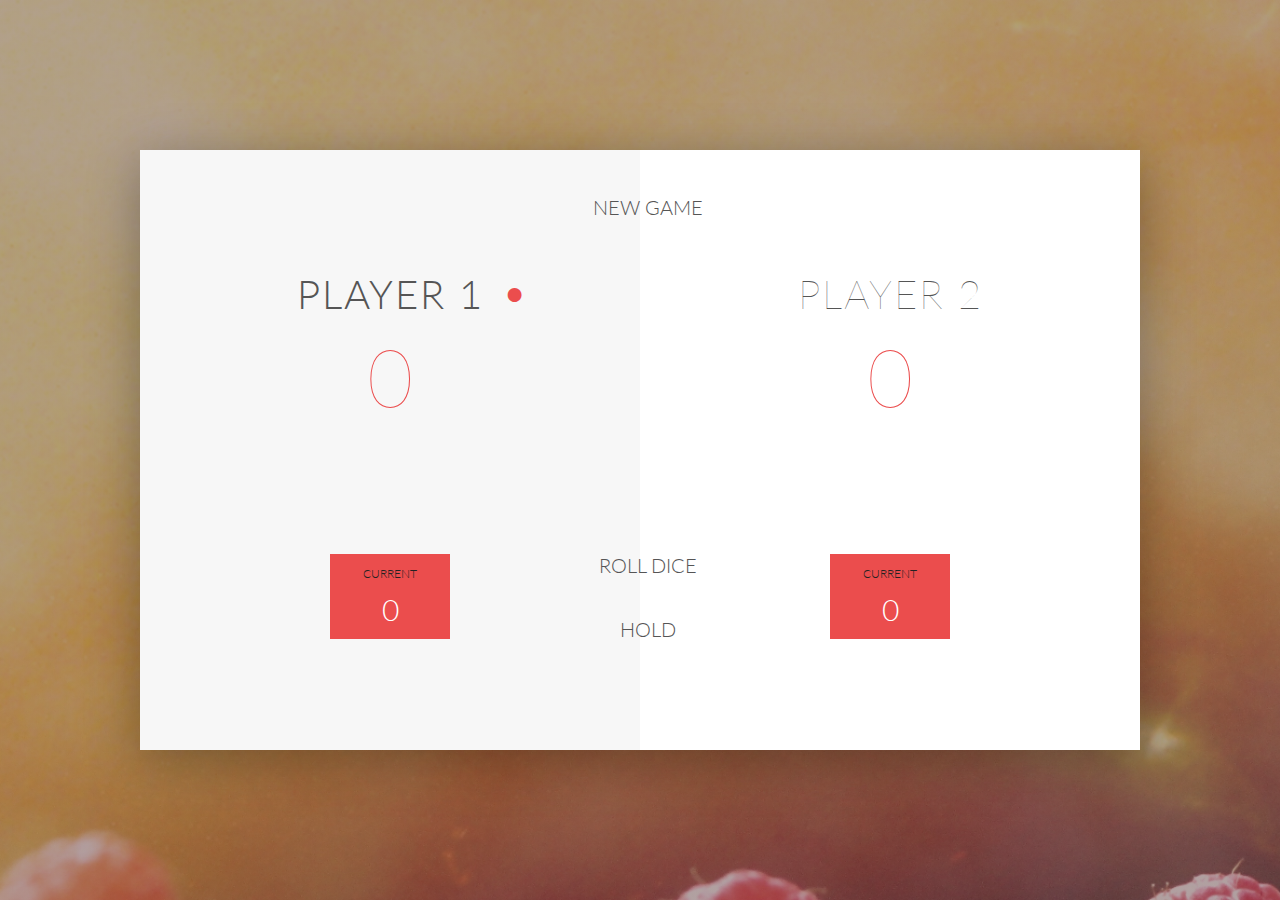
==== index.html @ a58c48a3 "Add README.md, LICENSE, and project files to the repo" ====
<!DOCTYPE html>
<html lang="en">
    <head>
        <meta charset="UTF-8">
        <link href="https://fonts.googleapis.com/css?family=Lato:100,300,600" rel="stylesheet" type="text/css">
        <link href="http://code.ionicframework.com/ionicons/2.0.1/css/ionicons.min.css" rel="stylesheet" type="text/css">
        <link type="text/css" rel="stylesheet" href="style.css">
        
        <title>Pig Game</title>
    </head>

    <!-- <body> -->
        <div class="wrapper clearfix">
            <div class="player-0-panel active">
                <div class="player-name" id="name-0">Player 1</div>
                <div class="player-score" id="score-0">43</div>
                <div class="player-current-box">
                    <div class="player-current-label">Current</div>
                    <div class="player-current-score" id="current-0">11</div>
                </div>
            </div>
            
            <div class="player-1-panel">
                <div class="player-name" id="name-1">Player 2</div>
                <div class="player-score" id="score-1">72</div>
                <div class="player-current-box">
                    <div class="player-current-label">Current</div>
                    <div class="player-current-score" id="current-1">0</div>
                </div>
            </div>
            
            <button class="btn-new"><i class="ion-ios-plus-outline"></i>New game</button>
            <button class="btn-roll"><i class="ion-ios-loop"></i>Roll dice</button>
            <button class="btn-hold"><i class="ion-ios-download-outline"></i>Hold</button>
            
            <img src="dice-5.png" alt="Dice" class="dice">
        </div>
        
        <script src="app.js"></script>
    </body>
</html>
---- style.css ----
/**********************************************
*** GENERAL
**********************************************/

* {
    margin: 0;
    padding: 0;
    box-sizing: border-box;
    
}

.clearfix::after {
    content: "";
    display: table;
    clear: both;
}

body {
    background-image: linear-gradient(rgba(62, 20, 20, 0.4), rgba(62, 20, 20, 0.4)), url(back.jpg);
    background-size: cover;
    background-position: center;
    font-family: Lato;
    font-weight: 300;
    position: relative;
    height: 100vh;
    color: #555;
}

.wrapper {
    width: 1000px;
    position: absolute;
    top: 50%;
    left: 50%;
    transform: translate(-50%, -50%);
    background-color: #fff;
    box-shadow: 0px 10px 50px rgba(0, 0, 0, 0.3);
    overflow: hidden;
}

.player-0-panel,
.player-1-panel {
    width: 50%;
    float: left;
    height: 600px;
    padding: 100px;
}



/**********************************************
*** PLAYERS
**********************************************/

.player-name {
    font-size: 40px;
    text-align: center;
    text-transform: uppercase;
    letter-spacing: 2px;
    font-weight: 100;
    margin-top: 20px;
    margin-bottom: 10px;
    position: relative;
}

.player-score {
    text-align: center;
    font-size: 80px;
    font-weight: 100;
    color: #EB4D4D;
    margin-bottom: 130px;
}

.active { background-color: #f7f7f7; }
.active .player-name { font-weight: 300; }

.active .player-name::after {
    content: "\2022";
    font-size: 47px;
    position: absolute;
    color: #EB4D4D;
    top: -7px;
    right: 10px;
    
}

.player-current-box {
    background-color: #EB4D4D;
    color: #fff;
    width: 40%;
    margin: 0 auto;
    padding: 12px;
    text-align: center;
}

.player-current-label {
    text-transform: uppercase;
    margin-bottom: 10px;
    font-size: 12px;
    color: #222;
}

.player-current-score {
    font-size: 30px;
}

button {
    position: absolute;
    width: 200px;
    left: 50%;
    transform: translateX(-50%);
    color: #555;
    background: none;
    border: none;
    font-family: Lato;
    font-size: 20px;
    text-transform: uppercase;
    cursor: pointer;
    font-weight: 300;
    transition: background-color 0.3s, color 0.3s;
}

button:hover { font-weight: 600; }
button:hover i { margin-right: 20px; }

button:focus {
    outline: none;
}

i {
    color: #EB4D4D;
    display: inline-block;
    margin-right: 15px;
    font-size: 32px;
    line-height: 1;
    vertical-align: text-top;
    margin-top: -4px;
    transition: margin 0.3s;
}

.btn-new { top: 45px;}
.btn-roll { top: 403px;}
.btn-hold { top: 467px;}

.dice {
    position: absolute;
    left: 50%;
    top: 178px;
    transform: translateX(-50%);
    height: 100px;
    box-shadow: 0px 10px 60px rgba(0, 0, 0, 0.10);
}

.winner { background-color: #f7f7f7; }
.winner .player-name { font-weight: 300; color: #EB4D4D; }
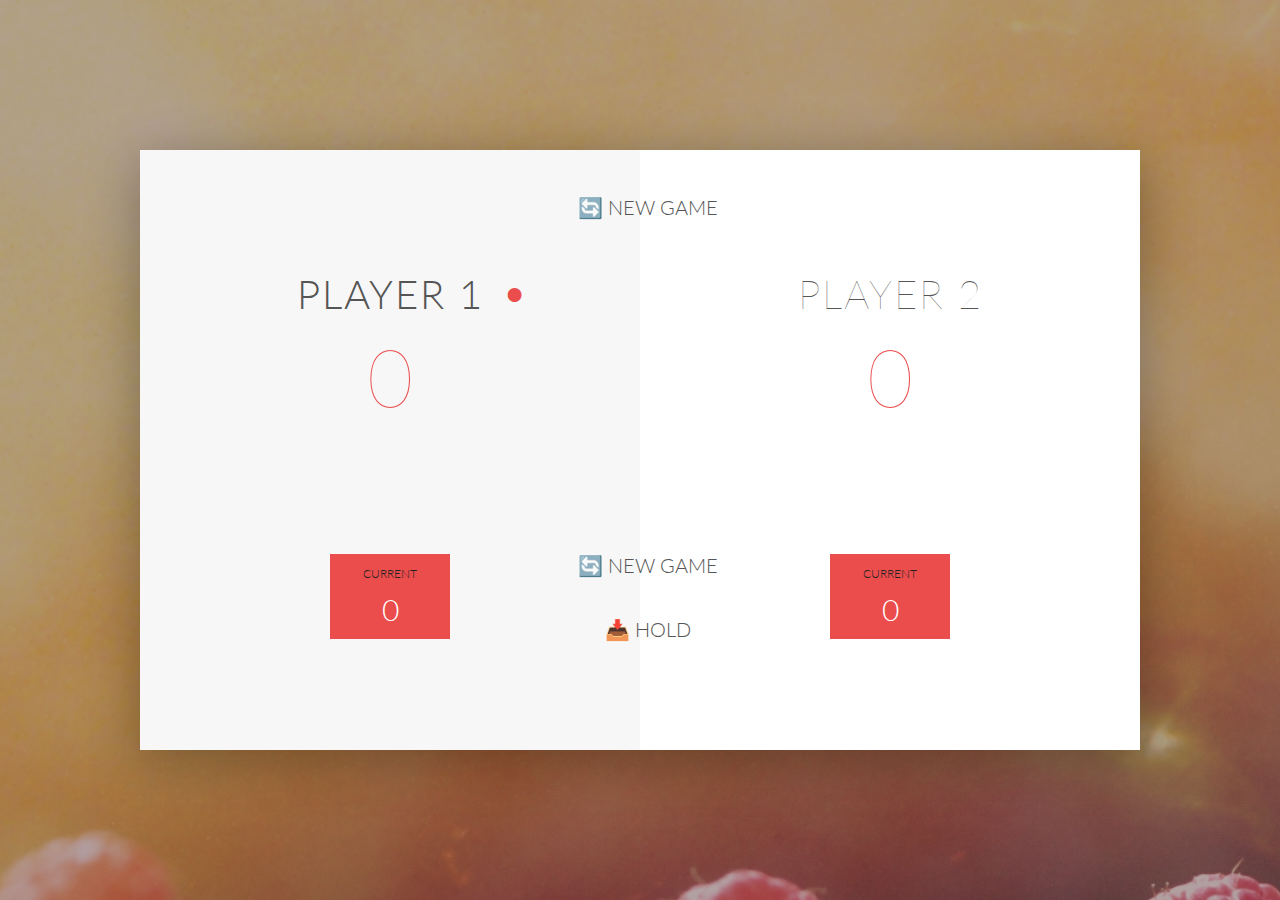
==== commit 22874a5b: "Update index.html" ====
--- a/index.html
+++ b/index.html
@@ -29,13 +29,13 @@
                 </div>
             </div>
             
-            <button class="btn-new"><i class="ion-ios-plus-outline"></i>New game</button>
-            <button class="btn-roll"><i class="ion-ios-loop"></i>Roll dice</button>
-            <button class="btn-hold"><i class="ion-ios-download-outline"></i>Hold</button>
+            <button class="btn-new"><i class="ion-ios-plus-outline"></i>🔄 New game</button>
+            <button class="btn-roll"><i class="ion-ios-loop"></i>🔄 New game</button>
+            <button class="btn-hold"><i class="ion-ios-download-outline"></i>📥 Hold</button>
             
             <img src="dice-5.png" alt="Dice" class="dice">
         </div>
         
         <script src="app.js"></script>
     </body>
-</html>+</html>
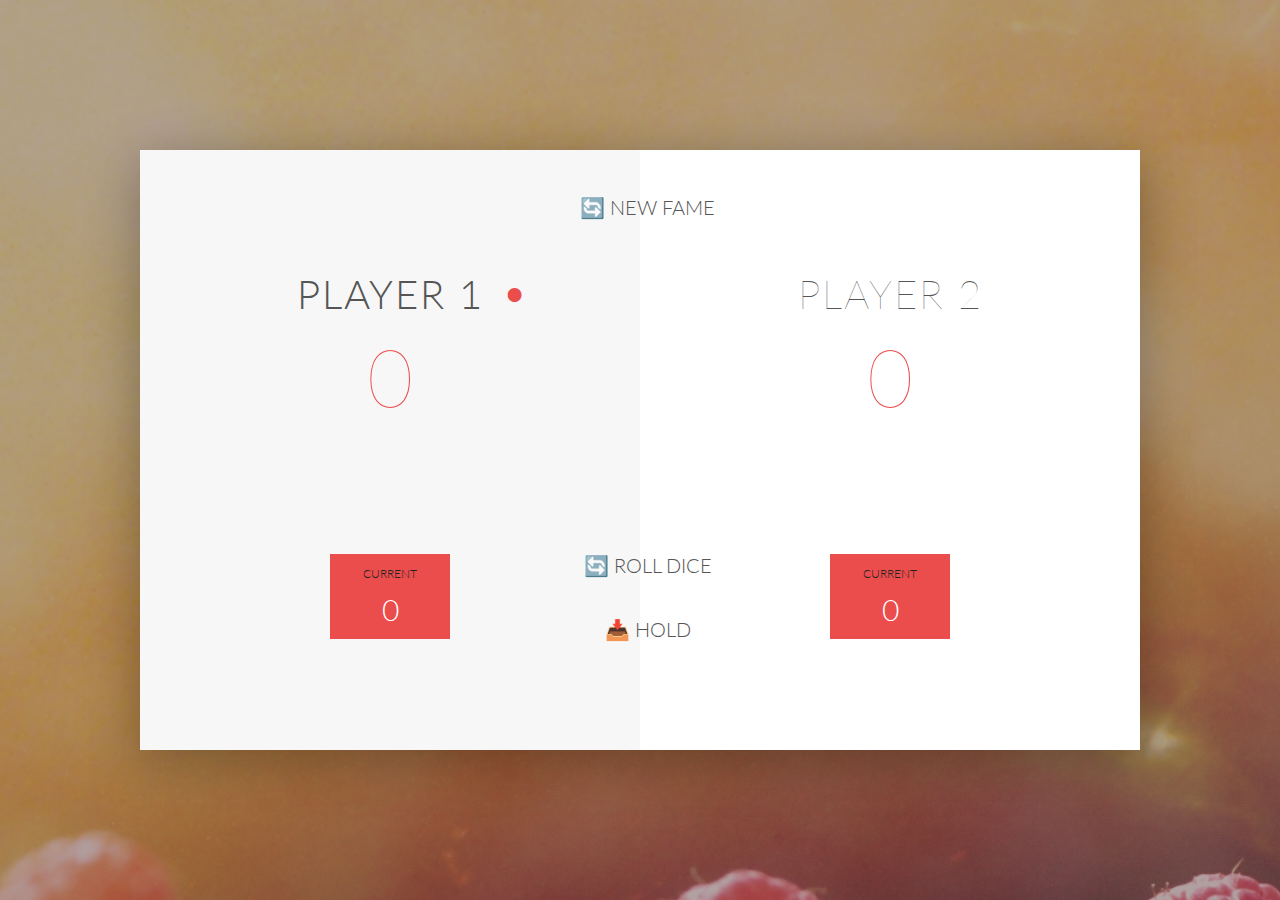
==== commit ae7038e5: "Change incorrectly typed words  in index.html" ====
--- a/index.html
+++ b/index.html
@@ -29,8 +29,8 @@
                 </div>
             </div>
             
-            <button class="btn-new"><i class="ion-ios-plus-outline"></i>🔄 New game</button>
-            <button class="btn-roll"><i class="ion-ios-loop"></i>🔄 New game</button>
+            <button class="btn-new"><i class="ion-ios-plus-outline"></i>🔄 New Fame</button>
+            <button class="btn-roll"><i class="ion-ios-loop"></i>🔄 Roll Dice</button>
             <button class="btn-hold"><i class="ion-ios-download-outline"></i>📥 Hold</button>
             
             <img src="dice-5.png" alt="Dice" class="dice">
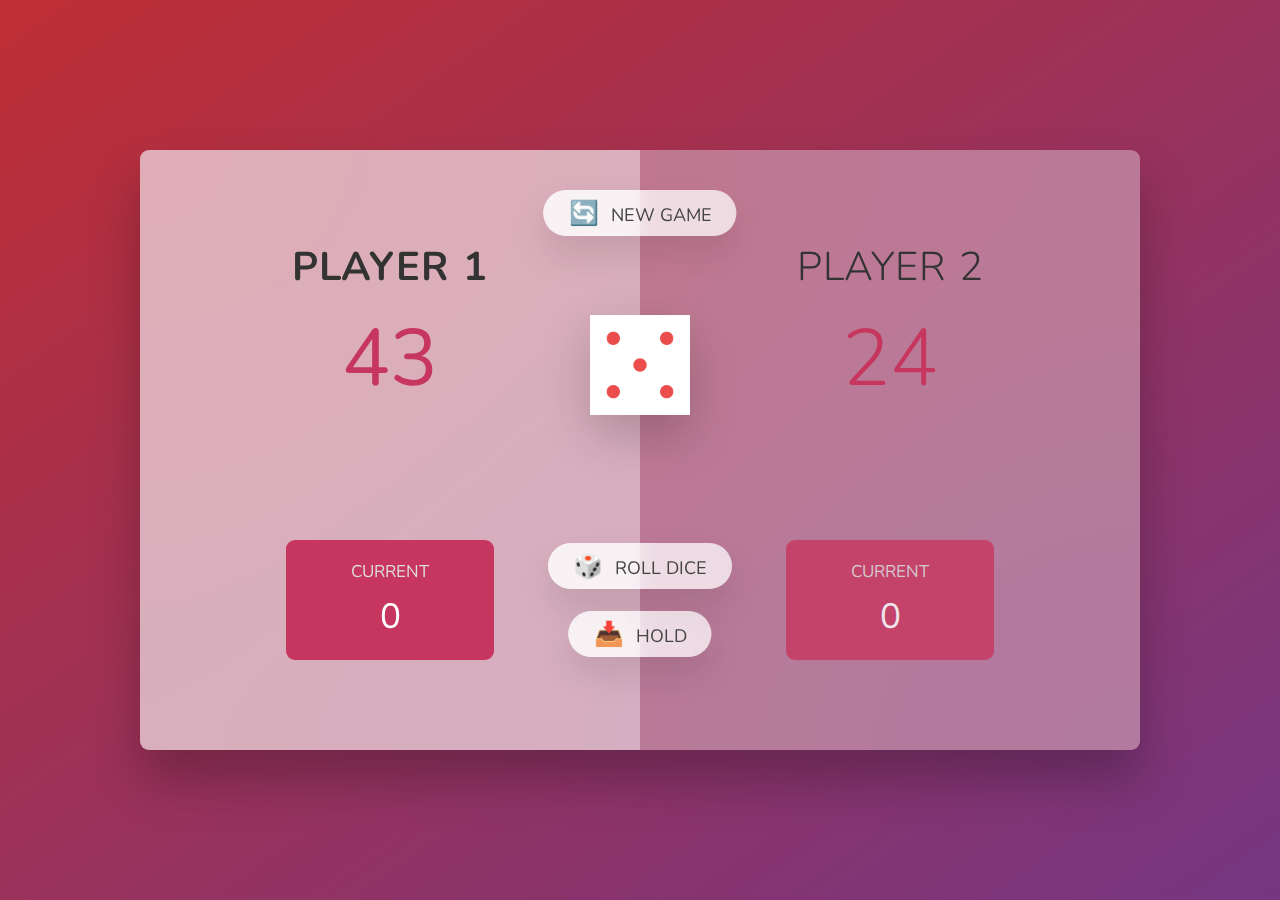
==== commit e3fd2b80: "Add another dice" ====
--- a/index.html
+++ b/index.html
@@ -1,41 +1,36 @@
 <!DOCTYPE html>
 <html lang="en">
-    <head>
-        <meta charset="UTF-8">
-        <link href="https://fonts.googleapis.com/css?family=Lato:100,300,600" rel="stylesheet" type="text/css">
-        <link href="http://code.ionicframework.com/ionicons/2.0.1/css/ionicons.min.css" rel="stylesheet" type="text/css">
-        <link type="text/css" rel="stylesheet" href="style.css">
-        
-        <title>Pig Game</title>
-    </head>
+  <head>
+    <meta charset="UTF-8" />
+    <meta name="viewport" content="width=device-width, initial-scale=1.0" />
+    <meta http-equiv="X-UA-Compatible" content="ie=edge" />
+    <link rel="stylesheet" href="style.css" />
+    <title>Pig Game</title>
+  </head>
+  <body>
+    <main>
+      <section class="player player--0 player--active">
+        <h2 class="name" id="name--0">Player 1</h2>
+        <p class="score" id="score--0">43</p>
+        <div class="current">
+          <p class="current-label">Current</p>
+          <p class="current-score" id="current--0">0</p>
+        </div>
+      </section>
+      <section class="player player--1">
+        <h2 class="name" id="name--1">Player 2</h2>
+        <p class="score" id="score--1">24</p>
+        <div class="current">
+          <p class="current-label">Current</p>
+          <p class="current-score" id="current--1">0</p>
+        </div>
+      </section>
 
-    <!-- <body> -->
-        <div class="wrapper clearfix">
-            <div class="player-0-panel active">
-                <div class="player-name" id="name-0">Player 1</div>
-                <div class="player-score" id="score-0">43</div>
-                <div class="player-current-box">
-                    <div class="player-current-label">Current</div>
-                    <div class="player-current-score" id="current-0">11</div>
-                </div>
-            </div>
-            
-            <div class="player-1-panel">
-                <div class="player-name" id="name-1">Player 2</div>
-                <div class="player-score" id="score-1">72</div>
-                <div class="player-current-box">
-                    <div class="player-current-label">Current</div>
-                    <div class="player-current-score" id="current-1">0</div>
-                </div>
-            </div>
-            
-            <button class="btn-new"><i class="ion-ios-plus-outline"></i>🔄 New Fame</button>
-            <button class="btn-roll"><i class="ion-ios-loop"></i>🔄 Roll Dice</button>
-            <button class="btn-hold"><i class="ion-ios-download-outline"></i>📥 Hold</button>
-            
-            <img src="dice-5.png" alt="Dice" class="dice">
-        </div>
-        
-        <script src="app.js"></script>
-    </body>
+      <img src="dice-5.png" alt="Playing dice" class="dice" />
+      <button class="btn btn--new">🔄 New game</button>
+      <button class="btn btn--roll">🎲 Roll dice</button>
+      <button class="btn btn--hold">📥 Hold</button>
+    </main>
+    <script src="script.js"></script>
+  </body>
 </html>
--- a/style.css
+++ b/style.css
@@ -1,154 +1,167 @@
-/**********************************************
-*** GENERAL
-**********************************************/
+@import url('https://fonts.googleapis.com/css2?family=Nunito&display=swap');
 
 * {
-    margin: 0;
-    padding: 0;
-    box-sizing: border-box;
-    
+  margin: 0;
+  padding: 0;
+  box-sizing: inherit;
 }
 
-.clearfix::after {
-    content: "";
-    display: table;
-    clear: both;
+html {
+  font-size: 62.5%;
+  box-sizing: border-box;
 }
 
 body {
-    background-image: linear-gradient(rgba(62, 20, 20, 0.4), rgba(62, 20, 20, 0.4)), url(back.jpg);
-    background-size: cover;
-    background-position: center;
-    font-family: Lato;
-    font-weight: 300;
-    position: relative;
-    height: 100vh;
-    color: #555;
+  font-family: 'Nunito', sans-serif;
+  font-weight: 400;
+  height: 100vh;
+  color: #333;
+  background-image: linear-gradient(to top left, #753682 0%, #bf2e34 100%);
+  display: flex;
+  align-items: center;
+  justify-content: center;
 }
 
-.wrapper {
-    width: 1000px;
-    position: absolute;
-    top: 50%;
-    left: 50%;
-    transform: translate(-50%, -50%);
-    background-color: #fff;
-    box-shadow: 0px 10px 50px rgba(0, 0, 0, 0.3);
-    overflow: hidden;
+/* LAYOUT */
+main {
+  position: relative;
+  width: 100rem;
+  height: 60rem;
+  background-color: rgba(255, 255, 255, 0.35);
+  backdrop-filter: blur(200px);
+  filter: blur();
+  box-shadow: 0 3rem 5rem rgba(0, 0, 0, 0.25);
+  border-radius: 9px;
+  overflow: hidden;
+  display: flex;
 }
 
-.player-0-panel,
-.player-1-panel {
-    width: 50%;
-    float: left;
-    height: 600px;
-    padding: 100px;
+.player {
+  flex: 50%;
+  padding: 9rem;
+  display: flex;
+  flex-direction: column;
+  align-items: center;
+  transition: all 0.75s;
 }
 
-
-
-/**********************************************
-*** PLAYERS
-**********************************************/
-
-.player-name {
-    font-size: 40px;
-    text-align: center;
-    text-transform: uppercase;
-    letter-spacing: 2px;
-    font-weight: 100;
-    margin-top: 20px;
-    margin-bottom: 10px;
-    position: relative;
+/* ELEMENTS */
+.name {
+  position: relative;
+  font-size: 4rem;
+  text-transform: uppercase;
+  letter-spacing: 1px;
+  word-spacing: 2px;
+  font-weight: 300;
+  margin-bottom: 1rem;
 }
 
-.player-score {
-    text-align: center;
-    font-size: 80px;
-    font-weight: 100;
-    color: #EB4D4D;
-    margin-bottom: 130px;
+.score {
+  font-size: 8rem;
+  font-weight: 300;
+  color: #c7365f;
+  margin-bottom: auto;
 }
 
-.active { background-color: #f7f7f7; }
-.active .player-name { font-weight: 300; }
-
-.active .player-name::after {
-    content: "\2022";
-    font-size: 47px;
-    position: absolute;
-    color: #EB4D4D;
-    top: -7px;
-    right: 10px;
-    
+.player--active {
+  background-color: rgba(255, 255, 255, 0.4);
+}
+.player--active .name {
+  font-weight: 700;
+}
+.player--active .score {
+  font-weight: 400;
 }
 
-.player-current-box {
-    background-color: #EB4D4D;
-    color: #fff;
-    width: 40%;
-    margin: 0 auto;
-    padding: 12px;
-    text-align: center;
+.player--active .current {
+  opacity: 1;
 }
 
-.player-current-label {
-    text-transform: uppercase;
-    margin-bottom: 10px;
-    font-size: 12px;
-    color: #222;
+.current {
+  background-color: #c7365f;
+  opacity: 0.8;
+  border-radius: 9px;
+  color: #fff;
+  width: 65%;
+  padding: 2rem;
+  text-align: center;
+  transition: all 0.75s;
 }
 
-.player-current-score {
-    font-size: 30px;
+.current-label {
+  text-transform: uppercase;
+  margin-bottom: 1rem;
+  font-size: 1.7rem;
+  color: #ddd;
 }
 
-button {
-    position: absolute;
-    width: 200px;
-    left: 50%;
-    transform: translateX(-50%);
-    color: #555;
-    background: none;
-    border: none;
-    font-family: Lato;
-    font-size: 20px;
-    text-transform: uppercase;
-    cursor: pointer;
-    font-weight: 300;
-    transition: background-color 0.3s, color 0.3s;
+.current-score {
+  font-size: 3.5rem;
 }
 
-button:hover { font-weight: 600; }
-button:hover i { margin-right: 20px; }
+/* ABSOLUTE POSITIONED ELEMENTS */
+.btn {
+  position: absolute;
+  left: 50%;
+  transform: translateX(-50%);
+  color: #444;
+  background: none;
+  border: none;
+  font-family: inherit;
+  font-size: 1.8rem;
+  text-transform: uppercase;
+  cursor: pointer;
+  font-weight: 400;
+  transition: all 0.2s;
 
-button:focus {
-    outline: none;
+  background-color: white;
+  background-color: rgba(255, 255, 255, 0.6);
+  backdrop-filter: blur(10px);
+
+  padding: 0.7rem 2.5rem;
+  border-radius: 50rem;
+  box-shadow: 0 1.75rem 3.5rem rgba(0, 0, 0, 0.1);
 }
 
-i {
-    color: #EB4D4D;
-    display: inline-block;
-    margin-right: 15px;
-    font-size: 32px;
-    line-height: 1;
-    vertical-align: text-top;
-    margin-top: -4px;
-    transition: margin 0.3s;
+.btn::first-letter {
+  font-size: 2.4rem;
+  display: inline-block;
+  margin-right: 0.7rem;
 }
 
-.btn-new { top: 45px;}
-.btn-roll { top: 403px;}
-.btn-hold { top: 467px;}
+.btn--new {
+  top: 4rem;
+}
+.btn--roll {
+  top: 39.3rem;
+}
+.btn--hold {
+  top: 46.1rem;
+}
+
+.btn:active {
+  transform: translate(-50%, 3px);
+  box-shadow: 0 1rem 2rem rgba(0, 0, 0, 0.15);
+}
+
+.btn:focus {
+  outline: none;
+}
 
 .dice {
-    position: absolute;
-    left: 50%;
-    top: 178px;
-    transform: translateX(-50%);
-    height: 100px;
-    box-shadow: 0px 10px 60px rgba(0, 0, 0, 0.10);
+  position: absolute;
+  left: 50%;
+  top: 16.5rem;
+  transform: translateX(-50%);
+  height: 10rem;
+  box-shadow: 0 2rem 5rem rgba(0, 0, 0, 0.2);
 }
 
-.winner { background-color: #f7f7f7; }
-.winner .player-name { font-weight: 300; color: #EB4D4D; }+.player--winner {
+  background-color: #2f2f2f;
+}
+
+.player--winner .name {
+  font-weight: 700;
+  color: #c7365f;
+}
